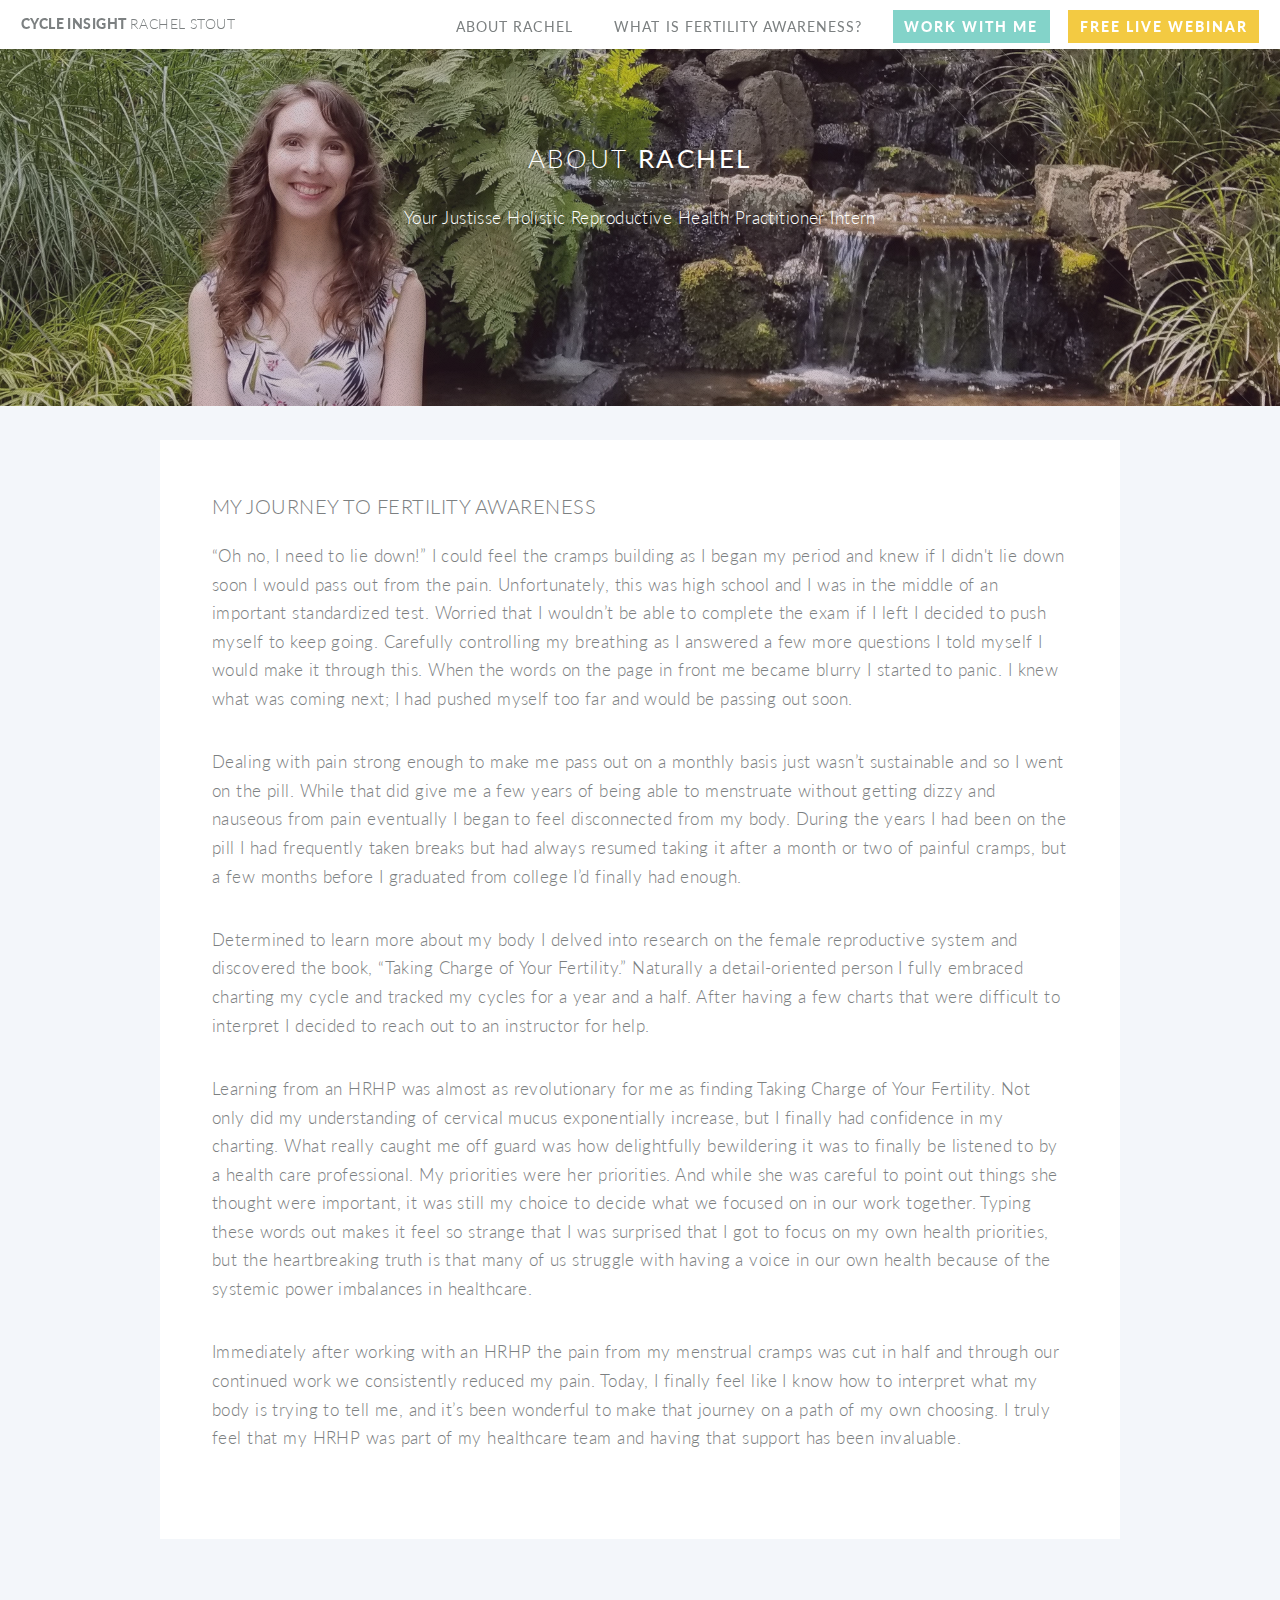
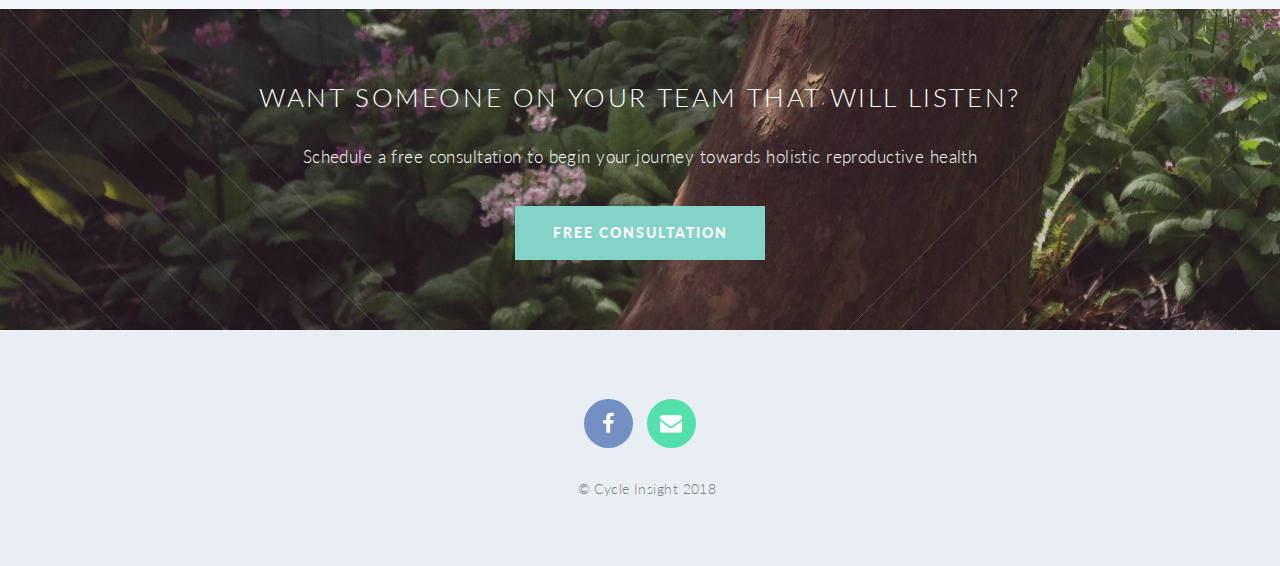
==== about-rachel.html @ dd4d57dd "Added Facebook link" ====
<!DOCTYPE HTML>
<!--
	Cycle Insight
-->
<html>
	<head>
		<script async src="https://www.googletagmanager.com/gtag/js?id=UA-123490783-1"></script>
		<title>About Rachel</title>
		<meta charset="utf-8" />
		<meta name="viewport" content="width=device-width, initial-scale=1, user-scalable=no" />
		<link rel="stylesheet" href="assets/css/main.css" />
		<noscript><link rel="stylesheet" href="assets/css/noscript.css" /></noscript>
	</head>
	<body class="no-sidebar is-preload">
		<div id="page-wrapper">

			<!-- Header -->
				<header id="header">
					<h1 id="logo"><a href="index.html">Cycle Insight <span>Rachel Stout</span></a></h1>
					<nav id="nav">
						<ul>
							<li class="current"><a href="about-rachel.html">About Rachel</a></li>
							<li class="current"><a href="fertility-awareness.html">What is Fertility Awareness?</a></li>
							<li><a href="work-with-me.html" class="button primary">Work with Me</a></li>
							<li><a href="webinar.html" class="button promo">Free Live Webinar</a></li>
						</ul>
					</nav>
				</header>

			<!-- Main -->
				<article>
					<section id="banner" style="background-image: url('assets/css/images/light-tl.svg'), url('assets/css/images/light-tr.svg'), url('assets/css/images/overlay.png'), url('images/aboutrachel.jpeg'); background-position: top left, top right, top left, top center;">
						<header>
							<h2>About <strong>Rachel</strong></h2>
							<p>Your Justisse Holistic Reproductive Health Practitioner Intern</p>
						</header>
					</section>
					<!-- One -->
						<section class="wrapper style4 container">

							<!-- Content -->
								<div class="content">
									<section>
										<header>
											<h3>My Journey to Fertility Awareness</h3>
										</header>
										<p>“Oh no, I need to lie down!” I could feel the cramps building as I began my period and knew if I didn't lie down soon I would pass out from the pain. Unfortunately, this was high school and I was in the middle of an important standardized test. Worried that I wouldn’t be able to complete the exam if I left I decided to push myself to keep going. Carefully controlling my breathing as I answered a few more questions I told myself I would make it through this. When the words on the page in front me became blurry I started to panic. I knew what was coming next; I had pushed myself too far and would be passing out soon.</p>
										<p>Dealing with pain strong enough to make me pass out on a monthly basis just wasn’t sustainable and so I went on the pill. While that did give me a few years of being able to menstruate without getting dizzy and nauseous from pain eventually I began to feel disconnected from my body. During the years I had been on the pill I had frequently taken breaks but had always resumed taking it after a month or two of painful cramps, but a few months before I graduated from college I’d finally had enough.</p>
										<p>Determined to learn more about my body I delved into research on the female reproductive system and discovered the book, “Taking Charge of Your Fertility.” Naturally a detail-oriented person I fully embraced charting my cycle and tracked my cycles for a year and a half. After having a few charts that were difficult to interpret I decided to reach out to an instructor for help. </p>
										<p>Learning from an HRHP was almost as revolutionary for me as finding Taking Charge of Your Fertility. Not only did my understanding of cervical mucus exponentially increase, but I finally had confidence in my charting. What really caught me off guard was how delightfully bewildering it was to finally be listened to by a health care professional. My priorities were her priorities. And while she was careful to point out things she thought were important, it was still my choice to decide what we focused on in our work together. Typing these words out makes it feel so strange that I was surprised that I got to focus on my own health priorities, but the heartbreaking truth is that many of us struggle with having a voice in our own health because of the systemic power imbalances in healthcare.</p>
										<p>Immediately after working with an HRHP the pain from my menstrual cramps was cut in half and through our continued work we consistently reduced my pain. Today, I finally feel like I know how to interpret what my body is trying to tell me, and it’s been wonderful to make that journey on a path of my own choosing. I truly feel that my HRHP was part of my healthcare team and having that support has been invaluable.</p>
									</section>
								</div>

						</section>					

				</article>
			<!-- CTA -->
				<section id="cta">

					<header>
						<h2>Want someone on your team that will listen?</h2>
						<p>Schedule a free consultation to begin your journey towards holistic reproductive health </p>
					</header>
					<footer>
						<ul class="buttons">
							<li><a href="https://intakeq.com/booking/fedjic?serviceId=7f5c5184-c394-453c-b98b-23b47ec29991" target="_blank" class="button primary">Free Consultation</a></li>
						</ul>
					</footer>

				</section>

			<!-- Footer -->
				<footer id="footer">

					<ul class="icons">
						<li><a href="https://www.facebook.com/CycleInsight/" class="icon circle fa-facebook"><span class="label">Facebook</span></a></li>
						<li><a href="contact.html" class="icon circle fa-envelope"><span class="label">Envelope</span></a></li>
					</ul>

					<ul class="copyright">
						<li>&copy; Cycle Insight 2018</li>
					</ul>

				</footer>

		</div>

		<!-- Scripts -->
			<script src="assets/js/jquery.min.js"></script>
			<script src="assets/js/jquery.dropotron.min.js"></script>
			<script src="assets/js/jquery.scrolly.min.js"></script>
			<script src="assets/js/jquery.scrollgress.min.js"></script>
			<script src="assets/js/jquery.scrollex.min.js"></script>
			<script src="assets/js/browser.min.js"></script>
			<script src="assets/js/breakpoints.min.js"></script>
			<script src="assets/js/util.js"></script>
			<script src="assets/js/main.js"></script>

	</body>
</html>
---- assets/css/main.css ----
@import url("font-awesome.min.css");
@import url("https://fonts.googleapis.com/css?family=Lato:300,400,900");

/*
	Cycle Insight
*/

html, body, div, span, applet, object,
iframe, h1, h2, h3, h4, h5, h6, p, blockquote,
pre, a, abbr, acronym, address, big, cite,
code, del, dfn, em, img, ins, kbd, q, s, samp,
small, strike, strong, sub, sup, tt, var, b,
u, i, center, dl, dt, dd, ol, ul, li, fieldset,
form, label, legend, table, caption, tbody,
tfoot, thead, tr, th, td, article, aside,
canvas, details, embed, figure, figcaption,
footer, header, hgroup, menu, nav, output, ruby,
section, summary, time, mark, audio, video {
	margin: 0;
	padding: 0;
	border: 0;
	font-size: 100%;
	font: inherit;
	vertical-align: baseline;}

article, aside, details, figcaption, figure,
footer, header, hgroup, menu, nav, section {
	display: block;}

body {
	line-height: 1;
}

ol, ul {
	list-style: none;
}

blockquote, q {
	quotes: none;
}

	blockquote:before, blockquote:after, q:before, q:after {
		content: '';
		content: none;
	}

table {
	border-collapse: collapse;
	border-spacing: 0;
}

body {
	-webkit-text-size-adjust: none;
}

mark {
	background-color: transparent;
	color: inherit;
}

input::-moz-focus-inner {
	border: 0;
	padding: 0;
}

input, select, textarea {
	-moz-appearance: none;
	-webkit-appearance: none;
	-ms-appearance: none;
	appearance: none;
}

/* Basic */

	html {
		box-sizing: border-box;
	}

	*, *:before, *:after {
		box-sizing: inherit;
	}

	body {
		background: #f3f6fa;
	}

		body.is-preload *, body.is-preload *:before, body.is-preload *:after {
			-moz-animation: none !important;
			-webkit-animation: none !important;
			-ms-animation: none !important;
			animation: none !important;
			-moz-transition: none !important;
			-webkit-transition: none !important;
			-ms-transition: none !important;
			transition: none !important;
		}

	body, input, select, textarea {
		color: #7c8081;
		font-family: 'Lato', sans-serif;
		font-size: 15pt;
		font-weight: 300;
		letter-spacing: 0.025em;
		line-height: 1.75em;
	}

	a {
		-moz-transition: color 0.2s ease-in-out, border-color 0.2s ease-in-out, background-color 0.2s ease-in-out;
		-webkit-transition: color 0.2s ease-in-out, border-color 0.2s ease-in-out, background-color 0.2s ease-in-out;
		-ms-transition: color 0.2s ease-in-out, border-color 0.2s ease-in-out, background-color 0.2s ease-in-out;
		transition: color 0.2s ease-in-out, border-color 0.2s ease-in-out, background-color 0.2s ease-in-out;
		color: #3fb1a3;
		text-decoration: none;
		border-bottom: dotted 1px;
	}

		a:hover {
			border-bottom-color: transparent;
		}

	strong, b {
		font-weight: 400;
	}

	p, ul, ol, dl, table, blockquote {
		margin: 0 0 2em 0;
	}

	h1, h2, h3, h4, h5, h6 {
		color: inherit;
		font-weight: 300;
		line-height: 1.75em;
		margin-bottom: 1em;
		text-transform: uppercase;
	}

		h1 a, h2 a, h3 a, h4 a, h5 a, h6 a {
			color: inherit;
			text-decoration: none;
			border: 0;
		}

	h2 {
		font-size: 1.5em;
		letter-spacing: 0.1em;
	}

	h3 {
		font-size: 1.15em;
		letter-spacing: 0.025em;
	}

	sub {
		font-size: 0.8em;
		position: relative;
		top: 0.5em;
	}

	sup {
		font-size: 0.8em;
		position: relative;
		top: -0.5em;
	}

	hr {
		border-top: solid 1px rgba(124, 128, 129, 0.2);
		border: 0;
		margin-bottom: 1.5em;
	}

	blockquote {
		border-left: solid 0.5em rgba(124, 128, 129, 0.2);
		font-style: italic;
		padding: 1em 0 1em 2em;
	}

/* Container */

	.container {
		margin: 0 auto;
		max-width: 100%;
		width: 1400px;
	}

		.container.medium {
			width: 1050px;
		}

		@media screen and (max-width: 1680px) {

			.container {
				width: 1200px;
			}

				.container.medium {
					width: 900px;
				}

		}

		@media screen and (max-width: 1280px) {

			.container {
				width: 960px;
			}

				.container.medium {
					width: 735px;
				}

		}

		@media screen and (max-width: 1148px) {

			.container {
				width: 95%;
			}

				.container.medium {
					width: 71.25%;
				}

		}

		@media screen and (max-width: 840px) {

			.container {
				width: 95%;
			}

				.container.medium {
					width: 95%;
				}

		}

		@media screen and (max-width: 736px) {

			.container {
				width: 100%;
			}

				.container.medium {
					width: 100%;
				}

		}

/* Row */

	.row {
		display: flex;
		flex-wrap: wrap;
		box-sizing: border-box;
		align-items: stretch;
	}

		.row > * {
			box-sizing: border-box;
		}

		.row.gtr-uniform > * > :last-child {
			margin-bottom: 0;
		}

		.row.aln-left {
			justify-content: flex-start;
		}

		.row.aln-center {
			justify-content: center;
		}

		.row.aln-right {
			justify-content: flex-end;
		}

		.row.aln-top {
			align-items: flex-start;
		}

		.row.aln-middle {
			align-items: center;
		}

		.row.aln-bottom {
			align-items: flex-end;
		}

		.row > .imp {
			order: -1;
		}

		.row > .col-1 {
			width: 8.3333333333%;
		}

		.row > .off-1 {
			margin-left: 8.3333333333%;
		}

		.row > .col-2 {
			width: 16.6666666667%;
		}

		.row > .off-2 {
			margin-left: 16.6666666667%;
		}

		.row > .col-3 {
			width: 25%;
		}

		.row > .off-3 {
			margin-left: 25%;
		}

		.row > .col-4 {
			width: 33.3333333333%;
		}

		.row > .off-4 {
			margin-left: 33.3333333333%;
		}

		.row > .col-5 {
			width: 41.6666666667%;
		}

		.row > .off-5 {
			margin-left: 41.6666666667%;
		}

		.row > .col-6 {
			width: 50%;
		}

		.row > .off-6 {
			margin-left: 50%;
		}

		.row > .col-7 {
			width: 58.3333333333%;
		}

		.row > .off-7 {
			margin-left: 58.3333333333%;
		}

		.row > .col-8 {
			width: 66.6666666667%;
		}

		.row > .off-8 {
			margin-left: 66.6666666667%;
		}

		.row > .col-9 {
			width: 75%;
		}

		.row > .off-9 {
			margin-left: 75%;
		}

		.row > .col-10 {
			width: 83.3333333333%;
		}

		.row > .off-10 {
			margin-left: 83.3333333333%;
		}

		.row > .col-11 {
			width: 91.6666666667%;
		}

		.row > .off-11 {
			margin-left: 91.6666666667%;
		}

		.row > .col-12 {
			width: 100%;
		}

		.row > .off-12 {
			margin-left: 100%;
		}

		.row.gtr-0 {
			margin-top: 0px;
			margin-left: 0px;
		}

			.row.gtr-0 > * {
				padding: 0px 0 0 0px;
			}

			.row.gtr-0.gtr-uniform {
				margin-top: 0px;
			}

				.row.gtr-0.gtr-uniform > * {
					padding-top: 0px;
				}

		.row.gtr-25 {
			margin-top: -12.5px;
			margin-left: -12.5px;
		}

			.row.gtr-25 > * {
				padding: 12.5px 0 0 12.5px;
			}

			.row.gtr-25.gtr-uniform {
				margin-top: -12.5px;
			}

				.row.gtr-25.gtr-uniform > * {
					padding-top: 12.5px;
				}

		.row.gtr-50 {
			margin-top: -25px;
			margin-left: -25px;
		}

			.row.gtr-50 > * {
				padding: 25px 0 0 25px;
			}

			.row.gtr-50.gtr-uniform {
				margin-top: -25px;
			}

				.row.gtr-50.gtr-uniform > * {
					padding-top: 25px;
				}

		.row {
			margin-top: -50px;
			margin-left: -50px;
		}

			.row > * {
				padding: 50px 0 0 50px;
			}

			.row.gtr-uniform {
				margin-top: -50px;
			}

				.row.gtr-uniform > * {
					padding-top: 50px;
				}

		.row.gtr-150 {
			margin-top: -75px;
			margin-left: -75px;
		}

			.row.gtr-150 > * {
				padding: 75px 0 0 75px;
			}

			.row.gtr-150.gtr-uniform {
				margin-top: -75px;
			}

				.row.gtr-150.gtr-uniform > * {
					padding-top: 75px;
				}

		.row.gtr-200 {
			margin-top: -100px;
			margin-left: -100px;
		}

			.row.gtr-200 > * {
				padding: 100px 0 0 100px;
			}

			.row.gtr-200.gtr-uniform {
				margin-top: -100px;
			}

				.row.gtr-200.gtr-uniform > * {
					padding-top: 100px;
				}

		@media screen and (max-width: 1680px) {

			.row {
				display: flex;
				flex-wrap: wrap;
				box-sizing: border-box;
				align-items: stretch;
			}

				.row > * {
					box-sizing: border-box;
				}

				.row.gtr-uniform > * > :last-child {
					margin-bottom: 0;
				}

				.row.aln-left {
					justify-content: flex-start;
				}

				.row.aln-center {
					justify-content: center;
				}

				.row.aln-right {
					justify-content: flex-end;
				}

				.row.aln-top {
					align-items: flex-start;
				}

				.row.aln-middle {
					align-items: center;
				}

				.row.aln-bottom {
					align-items: flex-end;
				}

				.row > .imp-wide {
					order: -1;
				}

				.row > .col-1-wide {
					width: 8.3333333333%;
				}

				.row > .off-1-wide {
					margin-left: 8.3333333333%;
				}

				.row > .col-2-wide {
					width: 16.6666666667%;
				}

				.row > .off-2-wide {
					margin-left: 16.6666666667%;
				}

				.row > .col-3-wide {
					width: 25%;
				}

				.row > .off-3-wide {
					margin-left: 25%;
				}

				.row > .col-4-wide {
					width: 33.3333333333%;
				}

				.row > .off-4-wide {
					margin-left: 33.3333333333%;
				}

				.row > .col-5-wide {
					width: 41.6666666667%;
				}

				.row > .off-5-wide {
					margin-left: 41.6666666667%;
				}

				.row > .col-6-wide {
					width: 50%;
				}

				.row > .off-6-wide {
					margin-left: 50%;
				}

				.row > .col-7-wide {
					width: 58.3333333333%;
				}

				.row > .off-7-wide {
					margin-left: 58.3333333333%;
				}

				.row > .col-8-wide {
					width: 66.6666666667%;
				}

				.row > .off-8-wide {
					margin-left: 66.6666666667%;
				}

				.row > .col-9-wide {
					width: 75%;
				}

				.row > .off-9-wide {
					margin-left: 75%;
				}

				.row > .col-10-wide {
					width: 83.3333333333%;
				}

				.row > .off-10-wide {
					margin-left: 83.3333333333%;
				}

				.row > .col-11-wide {
					width: 91.6666666667%;
				}

				.row > .off-11-wide {
					margin-left: 91.6666666667%;
				}

				.row > .col-12-wide {
					width: 100%;
				}

				.row > .off-12-wide {
					margin-left: 100%;
				}

				.row.gtr-0 {
					margin-top: 0px;
					margin-left: 0px;
				}

					.row.gtr-0 > * {
						padding: 0px 0 0 0px;
					}

					.row.gtr-0.gtr-uniform {
						margin-top: 0px;
					}

						.row.gtr-0.gtr-uniform > * {
							padding-top: 0px;
						}

				.row.gtr-25 {
					margin-top: -10px;
					margin-left: -10px;
				}

					.row.gtr-25 > * {
						padding: 10px 0 0 10px;
					}

					.row.gtr-25.gtr-uniform {
						margin-top: -10px;
					}

						.row.gtr-25.gtr-uniform > * {
							padding-top: 10px;
						}

				.row.gtr-50 {
					margin-top: -20px;
					margin-left: -20px;
				}

					.row.gtr-50 > * {
						padding: 20px 0 0 20px;
					}

					.row.gtr-50.gtr-uniform {
						margin-top: -20px;
					}

						.row.gtr-50.gtr-uniform > * {
							padding-top: 20px;
						}

				.row {
					margin-top: -40px;
					margin-left: -40px;
				}

					.row > * {
						padding: 40px 0 0 40px;
					}

					.row.gtr-uniform {
						margin-top: -40px;
					}

						.row.gtr-uniform > * {
							padding-top: 40px;
						}

				.row.gtr-150 {
					margin-top: -60px;
					margin-left: -60px;
				}

					.row.gtr-150 > * {
						padding: 60px 0 0 60px;
					}

					.row.gtr-150.gtr-uniform {
						margin-top: -60px;
					}

						.row.gtr-150.gtr-uniform > * {
							padding-top: 60px;
						}

				.row.gtr-200 {
					margin-top: -80px;
					margin-left: -80px;
				}

					.row.gtr-200 > * {
						padding: 80px 0 0 80px;
					}

					.row.gtr-200.gtr-uniform {
						margin-top: -80px;
					}

						.row.gtr-200.gtr-uniform > * {
							padding-top: 80px;
						}

		}

		@media screen and (max-width: 1280px) {

			.row {
				display: flex;
				flex-wrap: wrap;
				box-sizing: border-box;
				align-items: stretch;
			}

				.row > * {
					box-sizing: border-box;
				}

				.row.gtr-uniform > * > :last-child {
					margin-bottom: 0;
				}

				.row.aln-left {
					justify-content: flex-start;
				}

				.row.aln-center {
					justify-content: center;
				}

				.row.aln-right {
					justify-content: flex-end;
				}

				.row.aln-top {
					align-items: flex-start;
				}

				.row.aln-middle {
					align-items: center;
				}

				.row.aln-bottom {
					align-items: flex-end;
				}

				.row > .imp-normal {
					order: -1;
				}

				.row > .col-1-normal {
					width: 8.3333333333%;
				}

				.row > .off-1-normal {
					margin-left: 8.3333333333%;
				}

				.row > .col-2-normal {
					width: 16.6666666667%;
				}

				.row > .off-2-normal {
					margin-left: 16.6666666667%;
				}

				.row > .col-3-normal {
					width: 25%;
				}

				.row > .off-3-normal {
					margin-left: 25%;
				}

				.row > .col-4-normal {
					width: 33.3333333333%;
				}

				.row > .off-4-normal {
					margin-left: 33.3333333333%;
				}

				.row > .col-5-normal {
					width: 41.6666666667%;
				}

				.row > .off-5-normal {
					margin-left: 41.6666666667%;
				}

				.row > .col-6-normal {
					width: 50%;
				}

				.row > .off-6-normal {
					margin-left: 50%;
				}

				.row > .col-7-normal {
					width: 58.3333333333%;
				}

				.row > .off-7-normal {
					margin-left: 58.3333333333%;
				}

				.row > .col-8-normal {
					width: 66.6666666667%;
				}

				.row > .off-8-normal {
					margin-left: 66.6666666667%;
				}

				.row > .col-9-normal {
					width: 75%;
				}

				.row > .off-9-normal {
					margin-left: 75%;
				}

				.row > .col-10-normal {
					width: 83.3333333333%;
				}

				.row > .off-10-normal {
					margin-left: 83.3333333333%;
				}

				.row > .col-11-normal {
					width: 91.6666666667%;
				}

				.row > .off-11-normal {
					margin-left: 91.6666666667%;
				}

				.row > .col-12-normal {
					width: 100%;
				}

				.row > .off-12-normal {
					margin-left: 100%;
				}

				.row.gtr-0 {
					margin-top: 0px;
					margin-left: 0px;
				}

					.row.gtr-0 > * {
						padding: 0px 0 0 0px;
					}

					.row.gtr-0.gtr-uniform {
						margin-top: 0px;
					}

						.row.gtr-0.gtr-uniform > * {
							padding-top: 0px;
						}

				.row.gtr-25 {
					margin-top: -10px;
					margin-left: -10px;
				}

					.row.gtr-25 > * {
						padding: 10px 0 0 10px;
					}

					.row.gtr-25.gtr-uniform {
						margin-top: -10px;
					}

						.row.gtr-25.gtr-uniform > * {
							padding-top: 10px;
						}

				.row.gtr-50 {
					margin-top: -20px;
					margin-left: -20px;
				}

					.row.gtr-50 > * {
						padding: 20px 0 0 20px;
					}

					.row.gtr-50.gtr-uniform {
						margin-top: -20px;
					}

						.row.gtr-50.gtr-uniform > * {
							padding-top: 20px;
						}

				.row {
					margin-top: -40px;
					margin-left: -40px;
				}

					.row > * {
						padding: 40px 0 0 40px;
					}

					.row.gtr-uniform {
						margin-top: -40px;
					}

						.row.gtr-uniform > * {
							padding-top: 40px;
						}

				.row.gtr-150 {
					margin-top: -60px;
					margin-left: -60px;
				}

					.row.gtr-150 > * {
						padding: 60px 0 0 60px;
					}

					.row.gtr-150.gtr-uniform {
						margin-top: -60px;
					}

						.row.gtr-150.gtr-uniform > * {
							padding-top: 60px;
						}

				.row.gtr-200 {
					margin-top: -80px;
					margin-left: -80px;
				}

					.row.gtr-200 > * {
						padding: 80px 0 0 80px;
					}

					.row.gtr-200.gtr-uniform {
						margin-top: -80px;
					}

						.row.gtr-200.gtr-uniform > * {
							padding-top: 80px;
						}

		}

		@media screen and (max-width: 1148px) {

			.row {
				display: flex;
				flex-wrap: wrap;
				box-sizing: border-box;
				align-items: stretch;
			}

				.row > * {
					box-sizing: border-box;
				}

				.row.gtr-uniform > * > :last-child {
					margin-bottom: 0;
				}

				.row.aln-left {
					justify-content: flex-start;
				}

				.row.aln-center {
					justify-content: center;
				}

				.row.aln-right {
					justify-content: flex-end;
				}

				.row.aln-top {
					align-items: flex-start;
				}

				.row.aln-middle {
					align-items: center;
				}

				.row.aln-bottom {
					align-items: flex-end;
				}

				.row > .imp-narrow {
					order: -1;
				}

				.row > .col-1-narrow {
					width: 8.3333333333%;
				}

				.row > .off-1-narrow {
					margin-left: 8.3333333333%;
				}

				.row > .col-2-narrow {
					width: 16.6666666667%;
				}

				.row > .off-2-narrow {
					margin-left: 16.6666666667%;
				}

				.row > .col-3-narrow {
					width: 25%;
				}

				.row > .off-3-narrow {
					margin-left: 25%;
				}

				.row > .col-4-narrow {
					width: 33.3333333333%;
				}

				.row > .off-4-narrow {
					margin-left: 33.3333333333%;
				}

				.row > .col-5-narrow {
					width: 41.6666666667%;
				}

				.row > .off-5-narrow {
					margin-left: 41.6666666667%;
				}

				.row > .col-6-narrow {
					width: 50%;
				}

				.row > .off-6-narrow {
					margin-left: 50%;
				}

				.row > .col-7-narrow {
					width: 58.3333333333%;
				}

				.row > .off-7-narrow {
					margin-left: 58.3333333333%;
				}

				.row > .col-8-narrow {
					width: 66.6666666667%;
				}

				.row > .off-8-narrow {
					margin-left: 66.6666666667%;
				}

				.row > .col-9-narrow {
					width: 75%;
				}

				.row > .off-9-narrow {
					margin-left: 75%;
				}

				.row > .col-10-narrow {
					width: 83.3333333333%;
				}

				.row > .off-10-narrow {
					margin-left: 83.3333333333%;
				}

				.row > .col-11-narrow {
					width: 91.6666666667%;
				}

				.row > .off-11-narrow {
					margin-left: 91.6666666667%;
				}

				.row > .col-12-narrow {
					width: 100%;
				}

				.row > .off-12-narrow {
					margin-left: 100%;
				}

				.row.gtr-0 {
					margin-top: 0px;
					margin-left: 0px;
				}

					.row.gtr-0 > * {
						padding: 0px 0 0 0px;
					}

					.row.gtr-0.gtr-uniform {
						margin-top: 0px;
					}

						.row.gtr-0.gtr-uniform > * {
							padding-top: 0px;
						}

				.row.gtr-25 {
					margin-top: -7.5px;
					margin-left: -7.5px;
				}

					.row.gtr-25 > * {
						padding: 7.5px 0 0 7.5px;
					}

					.row.gtr-25.gtr-uniform {
						margin-top: -7.5px;
					}

						.row.gtr-25.gtr-uniform > * {
							padding-top: 7.5px;
						}

				.row.gtr-50 {
					margin-top: -15px;
					margin-left: -15px;
				}

					.row.gtr-50 > * {
						padding: 15px 0 0 15px;
					}

					.row.gtr-50.gtr-uniform {
						margin-top: -15px;
					}

						.row.gtr-50.gtr-uniform > * {
							padding-top: 15px;
						}

				.row {
					margin-top: -30px;
					margin-left: -30px;
				}

					.row > * {
						padding: 30px 0 0 30px;
					}

					.row.gtr-uniform {
						margin-top: -30px;
					}

						.row.gtr-uniform > * {
							padding-top: 30px;
						}

				.row.gtr-150 {
					margin-top: -45px;
					margin-left: -45px;
				}

					.row.gtr-150 > * {
						padding: 45px 0 0 45px;
					}

					.row.gtr-150.gtr-uniform {
						margin-top: -45px;
					}

						.row.gtr-150.gtr-uniform > * {
							padding-top: 45px;
						}

				.row.gtr-200 {
					margin-top: -60px;
					margin-left: -60px;
				}

					.row.gtr-200 > * {
						padding: 60px 0 0 60px;
					}

					.row.gtr-200.gtr-uniform {
						margin-top: -60px;
					}

						.row.gtr-200.gtr-uniform > * {
							padding-top: 60px;
						}

		}

		@media screen and (max-width: 840px) {

			.row {
				display: flex;
				flex-wrap: wrap;
				box-sizing: border-box;
				align-items: stretch;
			}

				.row > * {
					box-sizing: border-box;
				}

				.row.gtr-uniform > * > :last-child {
					margin-bottom: 0;
				}

				.row.aln-left {
					justify-content: flex-start;
				}

				.row.aln-center {
					justify-content: center;
				}

				.row.aln-right {
					justify-content: flex-end;
				}

				.row.aln-top {
					align-items: flex-start;
				}

				.row.aln-middle {
					align-items: center;
				}

				.row.aln-bottom {
					align-items: flex-end;
				}

				.row > .imp-narrower {
					order: -1;
				}

				.row > .col-1-narrower {
					width: 8.3333333333%;
				}

				.row > .off-1-narrower {
					margin-left: 8.3333333333%;
				}

				.row > .col-2-narrower {
					width: 16.6666666667%;
				}

				.row > .off-2-narrower {
					margin-left: 16.6666666667%;
				}

				.row > .col-3-narrower {
					width: 25%;
				}

				.row > .off-3-narrower {
					margin-left: 25%;
				}

				.row > .col-4-narrower {
					width: 33.3333333333%;
				}

				.row > .off-4-narrower {
					margin-left: 33.3333333333%;
				}

				.row > .col-5-narrower {
					width: 41.6666666667%;
				}

				.row > .off-5-narrower {
					margin-left: 41.6666666667%;
				}

				.row > .col-6-narrower {
					width: 50%;
				}

				.row > .off-6-narrower {
					margin-left: 50%;
				}

				.row > .col-7-narrower {
					width: 58.3333333333%;
				}

				.row > .off-7-narrower {
					margin-left: 58.3333333333%;
				}

				.row > .col-8-narrower {
					width: 66.6666666667%;
				}

				.row > .off-8-narrower {
					margin-left: 66.6666666667%;
				}

				.row > .col-9-narrower {
					width: 75%;
				}

				.row > .off-9-narrower {
					margin-left: 75%;
				}

				.row > .col-10-narrower {
					width: 83.3333333333%;
				}

				.row > .off-10-narrower {
					margin-left: 83.3333333333%;
				}

				.row > .col-11-narrower {
					width: 91.6666666667%;
				}

				.row > .off-11-narrower {
					margin-left: 91.6666666667%;
				}

				.row > .col-12-narrower {
					width: 100%;
				}

				.row > .off-12-narrower {
					margin-left: 100%;
				}

				.row.gtr-0 {
					margin-top: 0px;
					margin-left: 0px;
				}

					.row.gtr-0 > * {
						padding: 0px 0 0 0px;
					}

					.row.gtr-0.gtr-uniform {
						margin-top: 0px;
					}

						.row.gtr-0.gtr-uniform > * {
							padding-top: 0px;
						}

				.row.gtr-25 {
					margin-top: -7.5px;
					margin-left: -7.5px;
				}

					.row.gtr-25 > * {
						padding: 7.5px 0 0 7.5px;
					}

					.row.gtr-25.gtr-uniform {
						margin-top: -7.5px;
					}

						.row.gtr-25.gtr-uniform > * {
							padding-top: 7.5px;
						}

				.row.gtr-50 {
					margin-top: -15px;
					margin-left: -15px;
				}

					.row.gtr-50 > * {
						padding: 15px 0 0 15px;
					}

					.row.gtr-50.gtr-uniform {
						margin-top: -15px;
					}

						.row.gtr-50.gtr-uniform > * {
							padding-top: 15px;
						}

				.row {
					margin-top: -30px;
					margin-left: -30px;
				}

					.row > * {
						padding: 30px 0 0 30px;
					}

					.row.gtr-uniform {
						margin-top: -30px;
					}

						.row.gtr-uniform > * {
							padding-top: 30px;
						}

				.row.gtr-150 {
					margin-top: -45px;
					margin-left: -45px;
				}

					.row.gtr-150 > * {
						padding: 45px 0 0 45px;
					}

					.row.gtr-150.gtr-uniform {
						margin-top: -45px;
					}

						.row.gtr-150.gtr-uniform > * {
							padding-top: 45px;
						}

				.row.gtr-200 {
					margin-top: -60px;
					margin-left: -60px;
				}

					.row.gtr-200 > * {
						padding: 60px 0 0 60px;
					}

					.row.gtr-200.gtr-uniform {
						margin-top: -60px;
					}

						.row.gtr-200.gtr-uniform > * {
							padding-top: 60px;
						}

		}

		@media screen and (max-width: 736px) {

			.row {
				display: flex;
				flex-wrap: wrap;
				box-sizing: border-box;
				align-items: stretch;
			}

				.row > * {
					box-sizing: border-box;
				}

				.row.gtr-uniform > * > :last-child {
					margin-bottom: 0;
				}

				.row.aln-left {
					justify-content: flex-start;
				}

				.row.aln-center {
					justify-content: center;
				}

				.row.aln-right {
					justify-content: flex-end;
				}

				.row.aln-top {
					align-items: flex-start;
				}

				.row.aln-middle {
					align-items: center;
				}

				.row.aln-bottom {
					align-items: flex-end;
				}

				.row > .imp-mobile {
					order: -1;
				}

				.row > .col-1-mobile {
					width: 8.3333333333%;
				}

				.row > .off-1-mobile {
					margin-left: 8.3333333333%;
				}

				.row > .col-2-mobile {
					width: 16.6666666667%;
				}

				.row > .off-2-mobile {
					margin-left: 16.6666666667%;
				}

				.row > .col-3-mobile {
					width: 25%;
				}

				.row > .off-3-mobile {
					margin-left: 25%;
				}

				.row > .col-4-mobile {
					width: 33.3333333333%;
				}

				.row > .off-4-mobile {
					margin-left: 33.3333333333%;
				}

				.row > .col-5-mobile {
					width: 41.6666666667%;
				}

				.row > .off-5-mobile {
					margin-left: 41.6666666667%;
				}

				.row > .col-6-mobile {
					width: 50%;
				}

				.row > .off-6-mobile {
					margin-left: 50%;
				}

				.row > .col-7-mobile {
					width: 58.3333333333%;
				}

				.row > .off-7-mobile {
					margin-left: 58.3333333333%;
				}

				.row > .col-8-mobile {
					width: 66.6666666667%;
				}

				.row > .off-8-mobile {
					margin-left: 66.6666666667%;
				}

				.row > .col-9-mobile {
					width: 75%;
				}

				.row > .off-9-mobile {
					margin-left: 75%;
				}

				.row > .col-10-mobile {
					width: 83.3333333333%;
				}

				.row > .off-10-mobile {
					margin-left: 83.3333333333%;
				}

				.row > .col-11-mobile {
					width: 91.6666666667%;
				}

				.row > .off-11-mobile {
					margin-left: 91.6666666667%;
				}

				.row > .col-12-mobile {
					width: 100%;
				}

				.row > .off-12-mobile {
					margin-left: 100%;
				}

				.row.gtr-0 {
					margin-top: 0px;
					margin-left: 0px;
				}

					.row.gtr-0 > * {
						padding: 0px 0 0 0px;
					}

					.row.gtr-0.gtr-uniform {
						margin-top: 0px;
					}

						.row.gtr-0.gtr-uniform > * {
							padding-top: 0px;
						}

				.row.gtr-25 {
					margin-top: -7.5px;
					margin-left: -7.5px;
				}

					.row.gtr-25 > * {
						padding: 7.5px 0 0 7.5px;
					}

					.row.gtr-25.gtr-uniform {
						margin-top: -7.5px;
					}

						.row.gtr-25.gtr-uniform > * {
							padding-top: 7.5px;
						}

				.row.gtr-50 {
					margin-top: -15px;
					margin-left: -15px;
				}

					.row.gtr-50 > * {
						padding: 15px 0 0 15px;
					}

					.row.gtr-50.gtr-uniform {
						margin-top: -15px;
					}

						.row.gtr-50.gtr-uniform > * {
							padding-top: 15px;
						}

				.row {
					margin-top: -30px;
					margin-left: -30px;
				}

					.row > * {
						padding: 30px 0 0 30px;
					}

					.row.gtr-uniform {
						margin-top: -30px;
					}

						.row.gtr-uniform > * {
							padding-top: 30px;
						}

				.row.gtr-150 {
					margin-top: -45px;
					margin-left: -45px;
				}

					.row.gtr-150 > * {
						padding: 45px 0 0 45px;
					}

					.row.gtr-150.gtr-uniform {
						margin-top: -45px;
					}

						.row.gtr-150.gtr-uniform > * {
							padding-top: 45px;
						}

				.row.gtr-200 {
					margin-top: -60px;
					margin-left: -60px;
				}

					.row.gtr-200 > * {
						padding: 60px 0 0 60px;
					}

					.row.gtr-200.gtr-uniform {
						margin-top: -60px;
					}

						.row.gtr-200.gtr-uniform > * {
							padding-top: 60px;
						}

		}

/* Section/Article */

	section.special, article.special {
		text-align: center;
	}

	header.major {
		padding-bottom: 2em;
	}

	header.special {
		margin-bottom: 5em;
		padding-top: 7em;
		position: relative;
		text-align: center;
	}

		header.special:before, header.special:after {
			border-bottom: solid 1.5px;
			border-top: solid 1.5px;
			content: '';
			height: 7px;
			opacity: 0.1;
			position: absolute;
			top: 1.75em;
			width: 43%;
		}

		header.special:before {
			left: 0;
		}

		header.special:after {
			right: 0;
		}

		header.special h2 {
			margin-bottom: 0;
		}

		header.special h2 + p {
			margin-bottom: 0;
			padding-top: 1.5em;
		}

		header.special .icon {
			cursor: default;
			height: 7em;
			left: 0;
			position: absolute;
			text-align: center;
			top: 1em;
			width: 100%;
		}

			header.special .icon:before {
				font-size: 3.5em;
				opacity: 0.35;
			}

	footer > :last-child {
		margin-bottom: 0;
	}

	footer.major {
		padding-top: 3em;
	}

/* Form */

	input[type="text"],
	input[type="password"],
	input[type="email"],
	textarea {
		-moz-transition: background-color 0.2s ease-in-out, border-color 0.2s ease-in-out;
		-webkit-transition: background-color 0.2s ease-in-out, border-color 0.2s ease-in-out;
		-ms-transition: background-color 0.2s ease-in-out, border-color 0.2s ease-in-out;
		transition: background-color 0.2s ease-in-out, border-color 0.2s ease-in-out;
		-moz-appearance: none;
		-webkit-appearance: none;
		-ms-appearance: none;
		appearance: none;
		background: none;
		border: solid 1px rgba(124, 128, 129, 0.2);
		border-radius: 0;
		color: inherit;
		display: block;
		padding: 0.75em;
		text-decoration: none;
		width: 100%;
		outline: 0;
	}

		input[type="text"]:focus,
		input[type="password"]:focus,
		input[type="email"]:focus,
		textarea:focus {
			border-color: #83d3c9;
		}

	input[type="text"],
	input[type="password"],
	input[type="email"] {
		line-height: 1em;
	}

	::-webkit-input-placeholder {
		color: inherit;
		opacity: 0.5;
		position: relative;
		top: 3px;
	}

	:-moz-placeholder {
		color: inherit;
		opacity: 0.5;
	}

	::-moz-placeholder {
		color: inherit;
		opacity: 0.5;
	}

	:-ms-input-placeholder {
		color: inherit;
		opacity: 0.5;
	}

/* Image */

	.image {
		border: 0;
		position: relative;
	}

		.image:before {
			background: url("images/overlay.png");
			content: '';
			height: 100%;
			left: 0;
			position: absolute;
			top: 0;
			width: 100%;
		}

		.image.fit {
			display: block;
		}

			.image.fit img {
				display: block;
				width: 100%;
			}

		.image.featured {
			display: block;
			margin: 0 0 2em 0;
		}

			.image.featured img {
				display: block;
				width: 100%;
			}

/* Icon */

	.icon {
		text-decoration: none;
		position: relative;
	}

		.icon:before {
			-moz-osx-font-smoothing: grayscale;
			-webkit-font-smoothing: antialiased;
			font-family: FontAwesome;
			font-style: normal;
			font-weight: normal;
			text-transform: none !important;
		}

		.icon.circle {
			-moz-transition: all 0.2s ease-in-out;
			-webkit-transition: all 0.2s ease-in-out;
			-ms-transition: all 0.2s ease-in-out;
			transition: all 0.2s ease-in-out;
			border: 0;
			border-radius: 100%;
			display: inline-block;
			font-size: 1.25em;
			height: 2.25em;
			left: 0;
			line-height: 2.25em;
			text-align: center;
			text-decoration: none;
			top: 0;
			width: 2.25em;
		}

			.icon.circle:hover {
				top: -0.2em;
			}

			.icon.circle.fa-twitter {
				background: #70aecd;
				color: #fff;
			}

				.icon.circle.fa-twitter:hover {
					background: #7fb7d2;
				}

			.icon.circle.fa-facebook {
				background: #7490c3;
				color: #fff;
			}

				.icon.circle.fa-facebook:hover {
					background: #829bc9;
				}

			.icon.circle.fa-google-plus {
				background: #db6b67;
				color: #fff;
			}

				.icon.circle.fa-google-plus:hover {
					background: #df7b77;
				}

			.icon.circle.fa-github {
				background: #dcad8b;
				color: #fff;
			}

				.icon.circle.fa-github:hover {
					background: #e1b89b;
				}

			.icon.circle.fa-envelope {
				background: #54e0aa;
				color: #fff;
			}

				.icon.circle.fa-envelope:hover {
					background: #97f8b8;
				}

		.icon.featured {
			cursor: default;
			display: block;
			margin: 0 0 1.5em 0;
			opacity: 0.35;
			text-align: center;
		}

			.icon.featured:before {
				font-size: 5em;
				line-height: 1em;
			}

		.icon > .label {
			display: none;
		}

/* List */

	ol {
		list-style: decimal;
		padding-left: 1.25em;
	}

		ol li {
			padding-left: 0.25em;
		}

	ul {
		list-style: disc;
		padding-left: 1em;
	}

		ul li {
			padding-left: 0.5em;
		}

/* Icons */

	ul.icons {
		list-style: none;
		padding-left: 0;
		cursor: default;
	}

		ul.icons li {
			display: inline-block;
			line-height: 1em;
			padding-left: 0.5em;
		}

			ul.icons li:first-child {
				padding-left: 0;
			}

/* Featured Icons */

	ul.featured-icons {
		cursor: default;
		margin: -0.75em 0 0 0;
		opacity: 0.35;
		overflow: hidden;
		position: relative;
		list-style: none;
		padding-left: 0;
	}

		ul.featured-icons li {
			display: block;
			float: left;
			text-align: center;
			width: 50%;
			padding-left: 0;
		}

			ul.featured-icons li .icon {
				display: inline-block;
				font-size: 6.25em;
				height: 1.25em;
				line-height: 1.25em;
				width: 1em;
			}

/* Package Descriptions */
ul.package-desc {
	cursor: default;
	margin: -1em 0 1em 0;
	opacity: 0.95;
	overflow: auto;
	list-style: disc inside;
	padding-left: 0;
}

	ul.package-desc li {
		display: list-item;
		float: left;
		text-align: left;
		width: 100%;
		padding-left: 0;
	}

		ul.package-desc li .icon {
			display: inline-block;
			font-size: 6.25em;
			height: 1.25em;
			line-height: 1.25em;
			width: 1em;
		}


/* Buttons */

	ul.buttons {
		cursor: default;
		list-style: none;
		padding-left: 0;
	}

		ul.buttons:last-child {
			margin-bottom: 0;
		}

		ul.buttons li {
			display: inline-block;
			padding: 0 0 0 1.5em;
		}

			ul.buttons li:first-child {
				padding: 0;
			}

		ul.buttons.stacked li {
			display: block;
			padding: 1.5em 0 0 0;
		}

			ul.buttons.stacked li:first-child {
				padding: 0;
			}

/* Table */

	table {
		width: 100%;
	}

		table.default {
			width: 100%;
		}

			table.default tbody tr {
				border-bottom: solid 1px rgba(124, 128, 129, 0.2);
			}

			table.default td {
				padding: 0.5em 1em 0.5em 1em;
			}

			table.default th {
				font-weight: 400;
				padding: 0.5em 1em 0.5em 1em;
				text-align: left;
			}

			table.default thead {
				background: #7c8081;
				color: #fff;
			}

/* Button */

	input[type="button"],
	input[type="submit"],
	input[type="reset"],
	button,
	.button {
		-moz-appearance: none;
		-webkit-appearance: none;
		-ms-appearance: none;
		appearance: none;
		-moz-transition: color 0.2s ease-in-out, border-color 0.2s ease-in-out, background-color 0.2s ease-in-out;
		-webkit-transition: color 0.2s ease-in-out, border-color 0.2s ease-in-out, background-color 0.2s ease-in-out;
		-ms-transition: color 0.2s ease-in-out, border-color 0.2s ease-in-out, background-color 0.2s ease-in-out;
		transition: color 0.2s ease-in-out, border-color 0.2s ease-in-out, background-color 0.2s ease-in-out;
		background: none;
		border: solid 1px;
		border-radius: 0;
		color: inherit;
		cursor: pointer;
		display: inline-block;
		font-size: 0.8em;
		font-weight: 900;
		letter-spacing: 2px;
		min-width: 18em;
		padding: 0 0.75em;
		line-height: 3.75em;
		text-align: center;
		text-decoration: none;
		text-transform: uppercase;
	}

		input[type="button"]:hover,
		input[type="submit"]:hover,
		input[type="reset"]:hover,
		button:hover,
		.button:hover {
			background: rgba(188, 202, 206, 0.15);
			border-color: inherit;
		}

		input[type="button"].primary,
		input[type="submit"].primary,
		input[type="reset"].primary,
		button.primary,
		.button.primary {
			background: #83d3c9;
			border-color: #83d3c9;
			color: #fff !important;
		}

			input[type="button"].primary:hover,
			input[type="submit"].primary:hover,
			input[type="reset"].primary:hover,
			button.primary:hover,
			.button.primary:hover {
				background: #96dad1 !important;
				border-color: #96dad1 !important;
			}
		
		input[type="button"].promo,
		input[type="submit"].promo,
		input[type="reset"].promo,
		button.promo,
		.button.promo {
			background: #f3ca42;
			border-color: #f3ca42;
			color: #fff !important;
		}

			input[type="button"].promo:hover,
			input[type="submit"].promo:hover,
			input[type="reset"].promo:hover,
			button.promo:hover,
			.button.promo:hover {
				background: #f0d16a !important;
				border-color: #f0d16a !important;
			}

		input[type="button"].fit,
		input[type="submit"].fit,
		input[type="reset"].fit,
		button.fit,
		.button.fit {
			width: 100%;
		}

		input[type="button"].small,
		input[type="submit"].small,
		input[type="reset"].small,
		button.small,
		.button.small {
			font-size: 0.7em;
			min-width: 14em;
			padding: 0.5em 0;
		}

/* Wrapper */

	.wrapper {
		margin-bottom: 5em;
		margin-top: 2em;
		padding: 5em;
	}

		.wrapper.style1 {
			padding: 0;
		}

		.wrapper.style2 {
			background-color: #83d3c9;
			background-image: url("images/light-bl.svg"), url("images/light-br.svg");
			background-position: bottom left, bottom right;
			background-repeat: no-repeat, no-repeat;
			background-size: 25em, 25em;
			color: #fff;
		}

			.wrapper.style2 input[type="button"]:hover,
			.wrapper.style2 input[type="submit"]:hover,
			.wrapper.style2 input[type="reset"]:hover,
			.wrapper.style2 button:hover,
			.wrapper.style2 .button:hover {
				background: rgba(255, 255, 255, 0.15) !important;
			}

			.wrapper.style2 input[type="button"].primary,
			.wrapper.style2 input[type="submit"].primary,
			.wrapper.style2 input[type="reset"].primary,
			.wrapper.style2 button.primary,
			.wrapper.style2 .button.primary {
				background: #fff;
				border-color: #fff;
				color: #83d3c9 !important;
			}

				.wrapper.style2 input[type="button"].primary:hover,
				.wrapper.style2 input[type="submit"].primary:hover,
				.wrapper.style2 input[type="reset"].primary:hover,
				.wrapper.style2 button.primary:hover,
				.wrapper.style2 .button.primary:hover {
					border-color: inherit !important;
					color: #fff !important;
				}

		.wrapper.style3 {
			background: #fff;
			color: inherit;
		}

		.wrapper.style4 {
			background: #fff;
			color: inherit;
			padding: 4em;
		}

/* Header */

	@-moz-keyframes reveal-header {
		0% {
			top: -5em;
		}

		100% {
			top: 0;
		}
	}

	@-webkit-keyframes reveal-header {
		0% {
			top: -5em;
		}

		100% {
			top: 0;
		}
	}

	@-ms-keyframes reveal-header {
		0% {
			top: -5em;
		}

		100% {
			top: 0;
		}
	}

	@keyframes reveal-header {
		0% {
			top: -5em;
		}

		100% {
			top: 0;
		}
	}

	#header {
		background: #fff;
		box-shadow: 0 1px 2px 0 rgba(0, 0, 0, 0.075);
		color: inherit;
		cursor: default;
		font-size: 0.8em;
		left: 0;
		padding: 1em 1.5em;
		position: fixed;
		top: 0;
		width: 100%;
		z-index: 10000;
	}

		#header h1 {
			font-weight: 900;
			margin: 0;
		}

			#header h1 span {
				font-weight: 300;
			}

		#header nav {
			letter-spacing: 0.075em;
			position: absolute;
			right: 1.5em;
			text-transform: uppercase;
			top: 0.75em;
		}

			#header nav ul {
				list-style: none;
				padding-left: 0;
			}

				#header nav ul li {
					display: inline-block;
					margin-left: 1.5em;
					padding-left: 0;
				}

					#header nav ul li > ul {
						display: none;
					}

					#header nav ul li a {
						border: solid 1px transparent;
						color: inherit;
						display: inline-block;
						line-height: 1em;
						padding: 0.6em 0.75em;
						text-decoration: none;
					}

					#header nav ul li input[type="button"],
					#header nav ul li input[type="submit"],
					#header nav ul li input[type="reset"],
					#header nav ul li button,
					#header nav ul li .button {
						font-size: 1em;
						min-width: 0;
						width: auto;
					}

					#header nav ul li.submenu > a {
						text-decoration: none;
					}

						#header nav ul li.submenu > a:before {
							-moz-osx-font-smoothing: grayscale;
							-webkit-font-smoothing: antialiased;
							font-family: FontAwesome;
							font-style: normal;
							font-weight: normal;
							text-transform: none !important;
						}

						#header nav ul li.submenu > a:before {
							content: '\f107';
							margin-right: 0.65em;
						}

					#header nav ul li.active > a, #header nav ul li:hover > a {
						-moz-transition: all 0.2s ease-in-out;
						-webkit-transition: all 0.2s ease-in-out;
						-ms-transition: all 0.2s ease-in-out;
						transition: all 0.2s ease-in-out;
						background: rgba(188, 202, 206, 0.15);
					}

					#header nav ul li.current > a {
						font-weight: normal;
					}

		#header.reveal {
			-moz-animation: reveal-header 0.5s;
			-webkit-animation: reveal-header 0.5s;
			-ms-animation: reveal-header 0.5s;
			animation: reveal-header 0.5s;
		}

		#header.alt {
			-moz-animation: none;
			-webkit-animation: none;
			-ms-animation: none;
			animation: none;
			background: transparent;
			box-shadow: none;
			color: #fff;
			padding: 2em 2.5em;
			position: absolute;
		}

			#header.alt nav {
				right: 2.5em;
				top: 1.75em;
			}

				#header.alt nav ul li.active > a, #header.alt nav ul li:hover > a {
					border: solid 1px;
				}

/* Dropotron */

	.dropotron {
		list-style: none;
		padding-left: 0;
		background: #fff;
		box-shadow: 0 1px 2px 0 rgba(0, 0, 0, 0.075);
		line-height: 2.25em;
		min-width: 13em;
		padding: 1em 0;
		text-transform: uppercase;
		margin-top: calc(-1em + 1px);
	}

		.dropotron.level-0 {
			font-size: 0.7em;
			font-weight: 400;
			margin-top: 1.5em;
		}

			.dropotron.level-0:before {
				border-bottom: solid 0.5em #fff;
				border-left: solid 0.5em transparent;
				border-right: solid 0.5em transparent;
				content: '';
				left: 0.75em;
				position: absolute;
				top: -0.45em;
			}

		.dropotron > li {
			border-top: solid 1px rgba(124, 128, 129, 0.2);
			padding-left: 0;
		}

			.dropotron > li > a {
				-moz-transition: none;
				-webkit-transition: none;
				-ms-transition: none;
				transition: none;
				color: inherit;
				text-decoration: none;
				padding: 0 1em;
				border: 0;
			}

			.dropotron > li:hover > a {
				background: #83d3c9;
				color: #fff;
			}

			.dropotron > li:first-child {
				border-top: 0;
			}

/* Banner */

	@-moz-keyframes reveal-banner {
		0% {
			opacity: 0;
		}

		100% {
			opacity: 1;
		}
	}

	@-webkit-keyframes reveal-banner {
		0% {
			opacity: 0;
		}

		100% {
			opacity: 1;
		}
	}

	@-ms-keyframes reveal-banner {
		0% {
			opacity: 0;
		}

		100% {
			opacity: 1;
		}
	}

	@keyframes reveal-banner {
		0% {
			opacity: 0;
		}

		100% {
			opacity: 1;
		}
	}

	#banner {
		background-attachment: scroll, scroll, scroll, fixed;
		background-color: #645862;
		background-image: url("images/light-tl.svg"), url("images/light-tr.svg"), url("images/overlay.png"), url("../../images/rhodie.JPG");
		background-position: top left, top right, top left, bottom center;
		background-repeat: no-repeat, no-repeat, repeat, no-repeat;
		background-size: 25em, 25em, auto, cover;
		color: #fff;
		cursor: default;
		padding: 8em 0;
		text-align: center;
	}

		#banner .inner {
			-moz-animation: reveal-banner 1s 0.25s ease-in-out;
			-webkit-animation: reveal-banner 1s 0.25s ease-in-out;
			-ms-animation: reveal-banner 1s 0.25s ease-in-out;
			animation: reveal-banner 1s 0.25s ease-in-out;
			-moz-animation-fill-mode: forwards;
			-webkit-animation-fill-mode: forwards;
			-ms-animation-fill-mode: forwards;
			animation-fill-mode: forwards;
			background: rgba(52, 27, 43, 0.5);
			color: #fff;
			display: inline-block;
			opacity: 0;
			padding: 3em;
			text-align: center;
		}

			#banner .inner header {
				display: inline-block;
				border-bottom: solid 2px;
				border-top: solid 2px;
				margin: 0 0 2em 0;
				padding: 3px 0 3px 0;
			}

				#banner .inner header h2 {
					border-bottom: solid 2px;
					border-top: solid 2px;
					font-size: 2.5em;
					font-weight: 900;
					letter-spacing: 0.2em;
					margin: 0;
					padding-left: 0.05em;
					position: relative;
					text-transform: uppercase;
				}

			#banner .inner p {
				letter-spacing: 0.1em;
				margin: 0;
				text-transform: uppercase;
			}

				#banner .inner p a {
					color: inherit;
					font-weight: 400;
					text-decoration: none;
				}

			#banner .inner footer {
				margin: 2em 0 0 0;
			}

/* Main */

	#main {
		background-image: url("images/dark-tl.svg"), url("images/dark-tr.svg"), url("images/dark-bl.svg"), url("images/dark-br.svg");
		background-position: top left, top right, bottom left, bottom right;
		background-repeat: no-repeat;
		background-size: 25em;
		padding: 7em 0;
	}

		#main > :last-child {
			margin-bottom: 0;
		}

		#main .sidebar section {
			border-top: solid 1px rgba(124, 128, 129, 0.2);
			margin: 3em 0 0 0;
			padding: 3em 0 0 0;
		}

			#main .sidebar section:first-child {
				border-top: 0;
				padding-top: 0;
				margin-top: 0;
			}

	body.index #main {
		padding-top: 5em;
	}

/* CTA */

	#cta {
		background-attachment: scroll, scroll, scroll, fixed;
		background-color: #645862;
		background-image: url("images/light-bl.svg"), url("images/light-br.svg"), url("images/overlay.png"), url("../../images/rhodie.JPG");
		background-position: bottom left, bottom right, top left, bottom center;
		background-repeat: no-repeat, no-repeat, repeat, no-repeat;
		background-size: 25em, 25em, auto, cover;
		color: #fff;
		padding: 5em;
		text-align: center;
	}

	#cta header {
		margin-bottom: 2em;
	}

/* Footer */

	#footer {
		background: #E8EEF4;
		color: #7c8081;
		padding: 3em 5em 3em 5em;
		text-align: center;
	}

		#footer .copyright {
			font-size: 0.8em;
			line-height: 1em;
		}

			#footer .copyright a {
				color: inherit;
			}

			#footer .copyright li {
				display: inline-block;
				margin-left: 1em;
				padding-left: 1em;
				border-left: dotted 1px;
			}

				#footer .copyright li:first-child {
					margin: 0;
					padding: 0;
					border: 0;
				}
/* Citation */

	#citation {
		text-align: left;
	}

		#citation .citation {
			font-size: 0.8em;
			line-height: 1em;
		}

			#citation .citation a {
				color: inherit;
			}

			#citation .citation li {
				display: inline-block;
				margin-left: 1em;
				padding-left: 1em;
				border-left: dotted 1px;
			}

				#citation .citation li:first-child {
					margin: 0;
					padding: 0;
					border: 0;
				}

/* Wide */

	@media screen and (max-width: 1680px) {

		/* Basic */

			body, input, select, textarea {
				font-size: 14pt;
			}

		/* Section/Article */

			header.special {
				padding-top: 5.5em;
				margin-bottom: 4em;
			}

	}

/* Normal */

	@media screen and (max-width: 1280px) {

		/* Basic */

			body, input, select, textarea {
				font-size: 13pt;
				letter-spacing: 0.025em;
				line-height: 1.65em;
			}

			h1, h2, h3, h4, h5, h6 {
				line-height: 1.5em;
			}

		/* Section/Article */

			header.major {
				padding-bottom: 1.5em;
			}

			footer.major {
				padding-top: 2em;
			}

		/* Wrapper */

			.wrapper {
				margin-bottom: 4em;
				padding: 4em 3em;
			}

				.wrapper.style4 {
					padding: 3em;
				}

		/* Header */

			#header nav ul li {
				margin-left: 1em;
			}

		/* Banner */

			#banner {
				background-attachment: scroll;
			}

		/* CTA */

			#cta {
				padding: 4em;
				background-attachment: scroll;
			}

		/* Footer */

			#footer {
				padding: 4em;
			}

	}

/* Narrow */

	#navPanel, #navButton {
		display: none;
	}

	@media screen and (max-width: 1148px) {

		/* Basic */

			body, input, select, textarea {
				font-size: 13pt;
				letter-spacing: 0.025em;
				line-height: 1.5em;
			}

		/* Section/Article */

			header br {
				display: none;
			}

			header.major {
				padding-bottom: 1em;
			}

			header.special {
				padding-left: 2.5em;
				padding-right: 2.5em;
			}

			footer.major {
				padding-top: 1.5em;
			}

		/* Wrapper */

			.wrapper {
				margin-bottom: 3em;
				padding: 3em 2.5em;
			}

				.wrapper.special br {
					display: none;
				}

				.wrapper.style1 {
					padding: 0 2.5em;
				}

				.wrapper.style2 {
					background-size: 15em;
				}

				.wrapper.style4 {
					padding: 2.5em;
				}

		/* Header */

			#header {
				display: none;
			}

		/* Banner */

			#banner {
				background-size: 15em, 15em, auto, cover;
			}

		/* Main */

			#main {
				background-size: 15em;
			}

		/* CTA */

			#cta {
				background-size: 15em, 15em, auto, cover;
				padding: 3em;
			}

		/* Nav */

		#page-wrapper {
			-moz-backface-visibility: hidden;
			-webkit-backface-visibility: hidden;
			-ms-backface-visibility: hidden;
			backface-visibility: hidden;
			-moz-transition: -moz-transform 0.5s ease;
			-webkit-transition: -webkit-transform 0.5s ease;
			-ms-transition: -ms-transform 0.5s ease;
			transition: transform 0.5s ease;
			padding-bottom: 1px;
		}

		#navButton {
			-moz-backface-visibility: hidden;
			-webkit-backface-visibility: hidden;
			-ms-backface-visibility: hidden;
			backface-visibility: hidden;
			-moz-transition: -moz-transform 0.5s ease;
			-webkit-transition: -webkit-transform 0.5s ease;
			-ms-transition: -ms-transform 0.5s ease;
			transition: transform 0.5s ease;
			display: block;
			height: 60px;
			left: 0;
			position: fixed;
			top: 0;
			width: 100%;
			z-index: 10001;
		}

			#navButton .toggle {
				text-decoration: none;
				height: 60px;
				left: 0;
				position: absolute;
				text-align: center;
				top: 0;
				width: 100%;
				border: 0;
				outline: 0;
			}

				#navButton .toggle:before {
					-moz-osx-font-smoothing: grayscale;
					-webkit-font-smoothing: antialiased;
					font-family: FontAwesome;
					font-style: normal;
					font-weight: normal;
					text-transform: none !important;
				}

				#navButton .toggle:before {
					color: #fff;
					content: '\f0c9';
					font-size: 1em;
					height: 40px;
					left: 10px;
					line-height: 40px;
					opacity: 0.5;
					position: absolute;
					top: 11px;
					width: 60px;
					z-index: 1;
				}

				#navButton .toggle:after {
					background: rgba(163, 169, 170, 0.75);
					border-radius: 2px;
					content: '';
					height: 40px;
					left: 10px;
					position: absolute;
					top: 10px;
					width: 60px;
				}

		#navPanel {
			-moz-backface-visibility: hidden;
			-webkit-backface-visibility: hidden;
			-ms-backface-visibility: hidden;
			backface-visibility: hidden;
			-moz-transform: translateX(-275px);
			-webkit-transform: translateX(-275px);
			-ms-transform: translateX(-275px);
			transform: translateX(-275px);
			-moz-transition: -moz-transform 0.5s ease;
			-webkit-transition: -webkit-transform 0.5s ease;
			-ms-transition: -ms-transform 0.5s ease;
			transition: transform 0.5s ease;
			display: block;
			height: 100%;
			left: 0;
			overflow-y: auto;
			position: fixed;
			top: 0;
			width: 275px;
			z-index: 10002;
			background: #1c2021;
			color: #fff;
			font-size: 0.8em;
			letter-spacing: 0.075em;
			text-transform: uppercase;
			padding: 0.25em 0.75em 1em 0.75em;
		}

			#navPanel .link {
				border: 0;
				border-top: solid 1px rgba(255, 255, 255, 0.05);
				color: inherit;
				display: block;
				height: 3em;
				line-height: 3em;
				opacity: 0.75;
				text-decoration: none;
			}

				#navPanel .link.depth-0 {
					font-weight: 900;
				}

				#navPanel .link:first-child {
					border-top: 0;
				}

			#navPanel .indent-1 {
				display: inline-block;
				width: 1em;
			}

			#navPanel .indent-2 {
				display: inline-block;
				width: 2em;
			}

			#navPanel .indent-3 {
				display: inline-block;
				width: 3em;
			}

			#navPanel .indent-4 {
				display: inline-block;
				width: 4em;
			}

			#navPanel .indent-5 {
				display: inline-block;
				width: 5em;
			}

		body.navPanel-visible #page-wrapper {
			-moz-transform: translateX(275px);
			-webkit-transform: translateX(275px);
			-ms-transform: translateX(275px);
			transform: translateX(275px);
		}

		body.navPanel-visible #navButton {
			-moz-transform: translateX(275px);
			-webkit-transform: translateX(275px);
			-ms-transform: translateX(275px);
			transform: translateX(275px);
		}

		body.navPanel-visible #navPanel {
			-moz-transform: translateX(0);
			-webkit-transform: translateX(0);
			-ms-transform: translateX(0);
			transform: translateX(0);
		}

	}

/* Narrower */

	@media screen and (max-width: 840px) {

		/* Basic */

			html, body {
				overflow-x: hidden;
			}

			header.major {
				padding-bottom: 0.25em;
			}

			header.special {
				margin-bottom: 4em;
				padding-top: 5em;
			}

				header.special:before, header.special:after {
					width: 40%;
				}

				header.special h2 + p {
					padding-top: 1.25em;
				}

		/* Section/Article */

			section {
				margin: 1em 0 1em 0;
			}

				section:first-child {
					margin-top: 0;
				}

		/* Button */

			input[type="button"].small,
			input[type="submit"].small,
			input[type="reset"].small,
			button.small,
			.button.small {
				font-size: 0.8em;
				min-width: 18em;
				padding: 0.75em 0;
			}

		/* Featured Icons */

			ul.featured-icons {
				margin: 0;
			}

				ul.featured-icons li {
					display: inline-block;
					float: none;
					width: auto;
				}

					ul.featured-icons li .icon {
						font-size: 4em;
						width: 1.25em;
					}

		/* Buttons */

			ul.buttons li {
				display: block;
				padding: 1em 0 0 0;
			}

		/* Banner */

			#banner {
				margin: 0;
			}

		/* Wrapper */

			.wrapper.special-alt {
				text-align: center;
			}

			.wrapper.style4 {
				padding-bottom: 3em;
			}

		/* Main */

			#main {
				padding: 5em 0;
			}

				#main .sidebar {
					border-top: solid 1px rgba(124, 128, 129, 0.1);
					padding-top: 3em;
				}

					#main .sidebar section {
						border-top: 0;
						padding-top: 0;
					}

			body.index #main {
				padding-top: 4.5em;
			}

		/* CTA */

			#cta {
				margin: 0;
			}

		/* Footer */

			#footer {
				padding: 4em 1.5em;
			}

	}

/* Mobile */

	@media screen and (max-width: 736px) {

		/* Basic */

			body {
				min-width: 320px;
			}

			h2 {
				font-size: 1.25em;
				letter-spacing: 0.1em;
			}

			h3 {
				font-size: 1em;
				letter-spacing: 0.025em;
			}

			p {
				text-align: justify;
			}

		/* Section/Article */

			header {
				text-align: center;
			}

				header.major {
					padding-bottom: 0;
				}

				header.special {
					margin-bottom: 3em;
					padding-left: 1.5em;
					padding-right: 1.5em;
				}

					header.special:before, header.special:after {
						width: 38%;
					}

					header.special .icon {
						font-size: 0.75em;
						top: 1.5em;
					}

				header p {
					text-align: center;
				}

			footer.major {
				padding-top: 0;
			}

		/* Icon */

			.icon.circle {
				font-size: 1em;
			}

		/* Button */

			input[type="button"],
			input[type="submit"],
			input[type="reset"],
			button,
			.button {
				max-width: 20em;
				width: 100%;
			}

				input[type="button"].fit,
				input[type="submit"].fit,
				input[type="reset"].fit,
				button.fit,
				.button.fit {
					width: auto;
				}

		/* Icons */

			ul.icons li {
				padding-left: 0.25em;
			}

		/* Featured Icons */

			ul.featured-icons li .icon {
				width: 1.1em;
			}

		/* Buttons */

			ul.buttons {
				text-align: center;
			}

		/* Wrapper */

			.wrapper {
				margin-bottom: 2.5em;
				padding: 2.25em 1.5em;
			}

				.wrapper.special br {
					display: none;
				}

				.wrapper.style1 {
					padding: 0 1.5em;
				}

				.wrapper.style2 {
					background-size: 10em;
					padding: 2.25em 1.5em;
				}

				.wrapper.style4 {
					background-size: 10em;
					padding: 1.5em 1.5em 2em 1.5em;
				}

		/* Banner */

			#banner {
				background-size: 10em, 10em, auto, cover;
				padding: 6em 0;
			}

				#banner .inner {
					background: none;
					display: block;
					padding: 0 1.5em;
				}

					#banner .inner header h2 {
						font-size: 1.5em;
					}

					#banner .inner p {
						text-align: center;
					}

					#banner .inner br {
						display: none;
					}

		/* Main */

			#main {
				background-size: 10em;
				padding: 3.5em 0 2.5em 0;
			}

			body.index #main {
				padding: 2.5em 0 0 0;
			}

			body.contact #main {
				padding-bottom: 0;
			}

		/* CTA */

			#cta {
				background-size: 10em, 10em, auto, cover;
				padding: 3em 1.5em;
			}

		/* Footer */

			#footer {
				padding: 3em 1.5em;
			}

				#footer .copyright li {
					display: block;
					margin: 1em 0 0 0;
					padding: 0;
					border: 0;
				}

		/* Nav */

			#navButton .toggle:before {
				top: 8px;
				left: 8px;
				width: 50px;
				height: 34px;
				line-height: 34px;
			}

			#navButton .toggle:after {
				top: 8px;
				left: 8px;
				width: 50px;
				height: 34px;
			}

	}
---- assets/css/noscript.css ----
/*
	Cycle Insight
*/

/* Banner */

	#banner .inner {
		opacity: 1;
	}
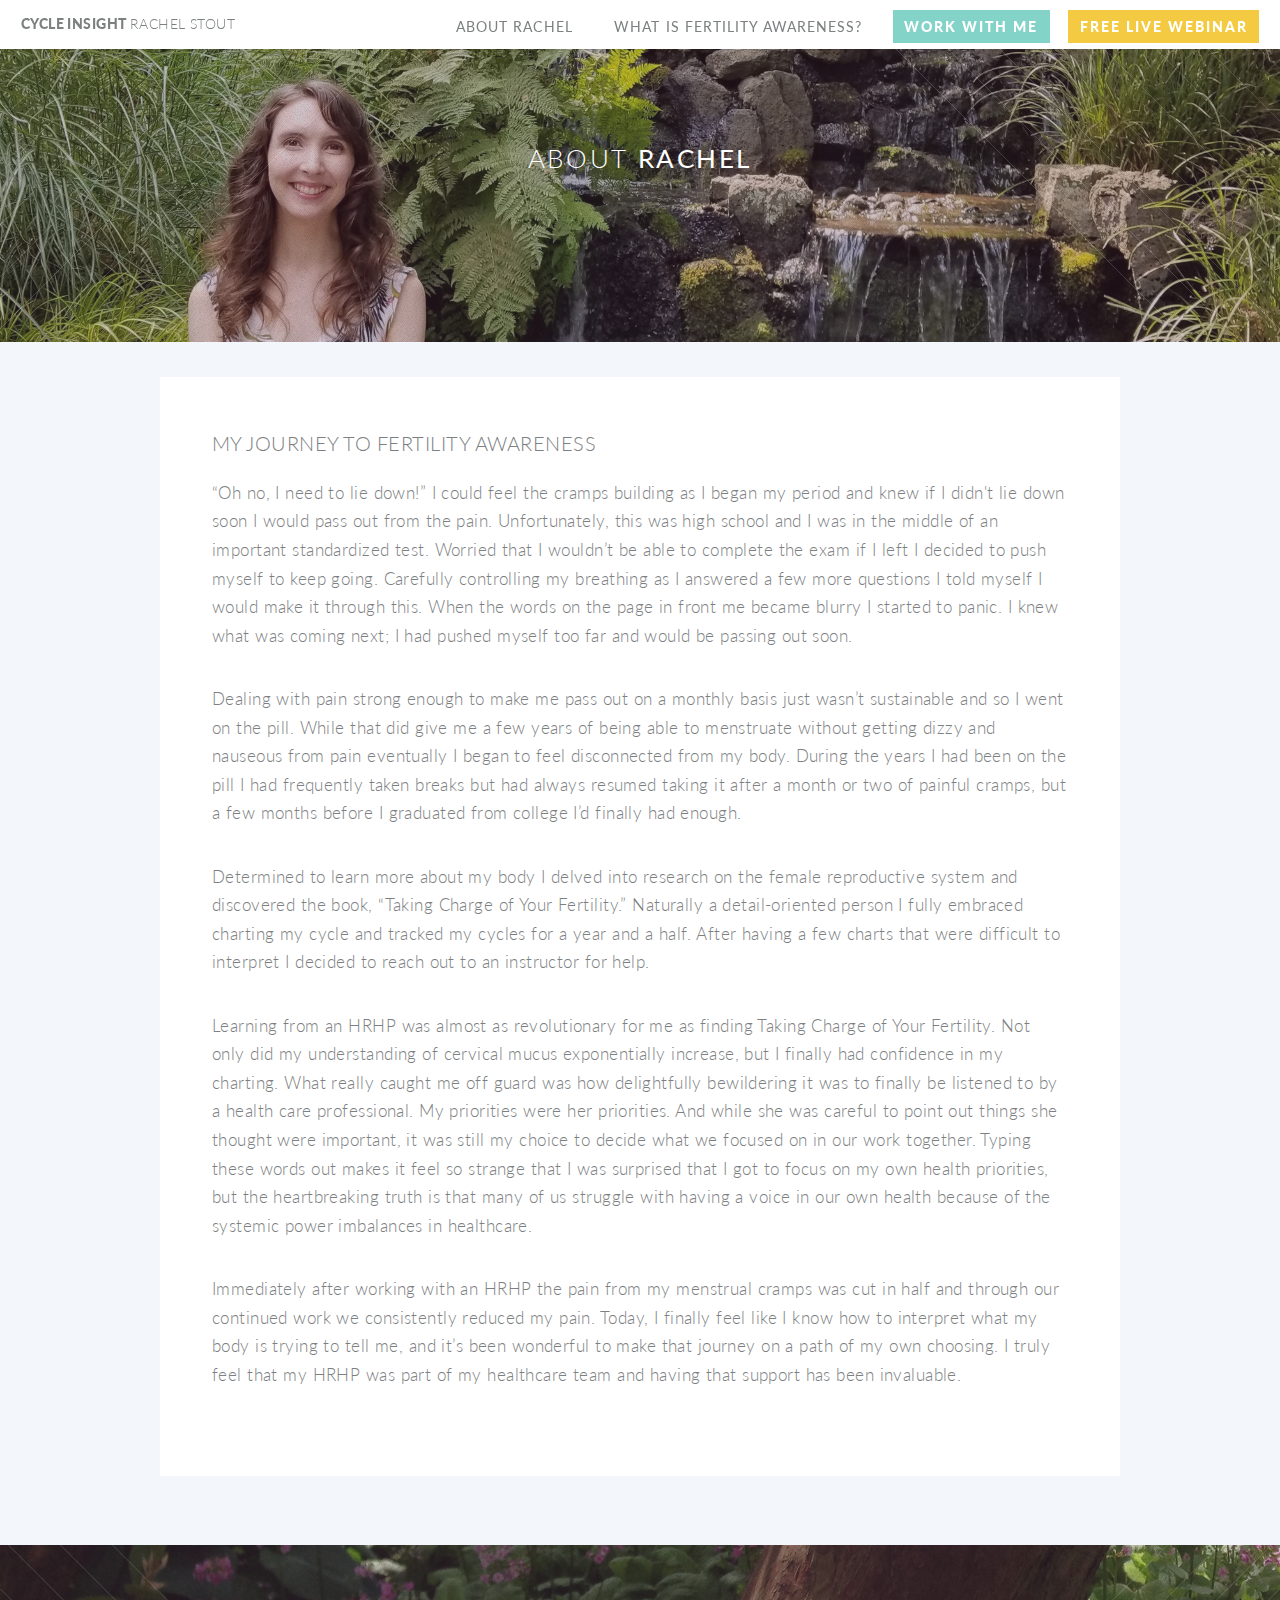
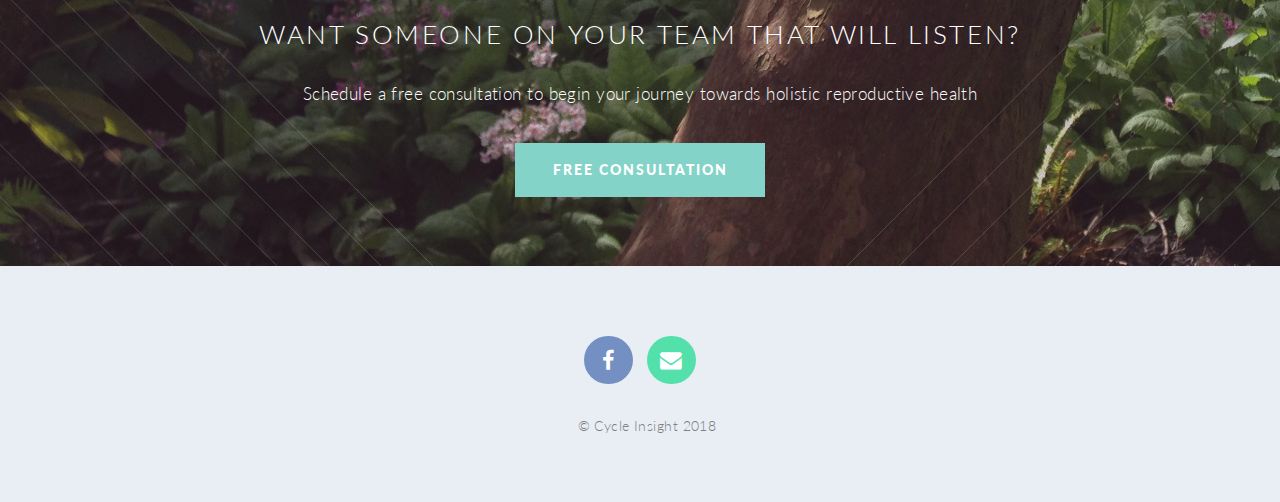
==== commit d8c0c5e0: "Remove subheader from about Rachel" ====
--- a/about-rachel.html
+++ b/about-rachel.html
@@ -29,10 +29,9 @@
 
 			<!-- Main -->
 				<article>
-					<section id="banner" style="background-image: url('assets/css/images/light-tl.svg'), url('assets/css/images/light-tr.svg'), url('assets/css/images/overlay.png'), url('images/aboutrachel.jpeg'); background-position: top left, top right, top left, top center;">
+					<section id="banner" style="background-image: url('assets/css/images/light-tl.svg'), url('assets/css/images/light-tr.svg'), url('assets/css/images/overlay.png'), url('images/aboutrachel.jpeg'); background-position: top left, top right, top left, top left;">
 						<header>
 							<h2>About <strong>Rachel</strong></h2>
-							<p>Your Justisse Holistic Reproductive Health Practitioner Intern</p>
 						</header>
 					</section>
 					<!-- One -->
--- a/assets/css/main.css
+++ b/assets/css/main.css
@@ -3312,6 +3312,7 @@
 
 			#banner {
 				background-size: 10em, 10em, auto, cover;
+				background-position: top left, top right, top left, 10% 10%;
 				padding: 6em 0;
 			}
 
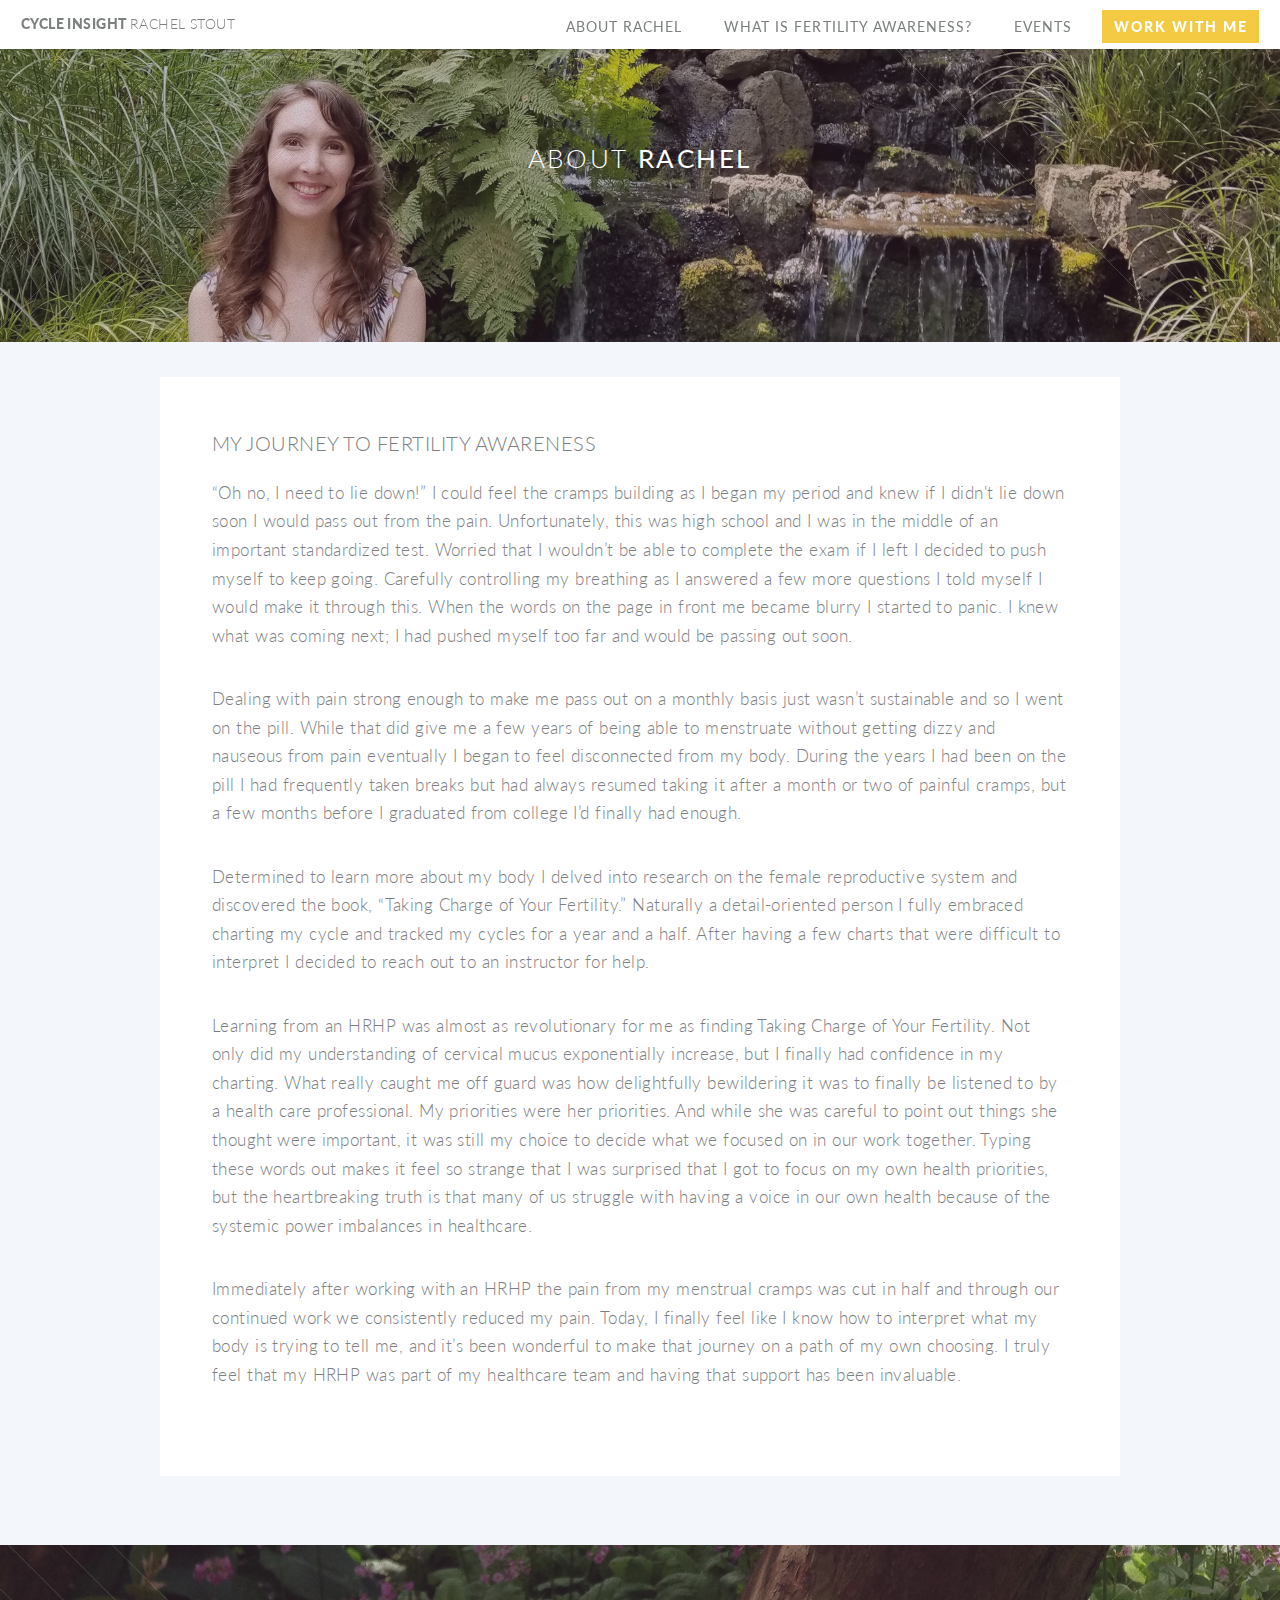
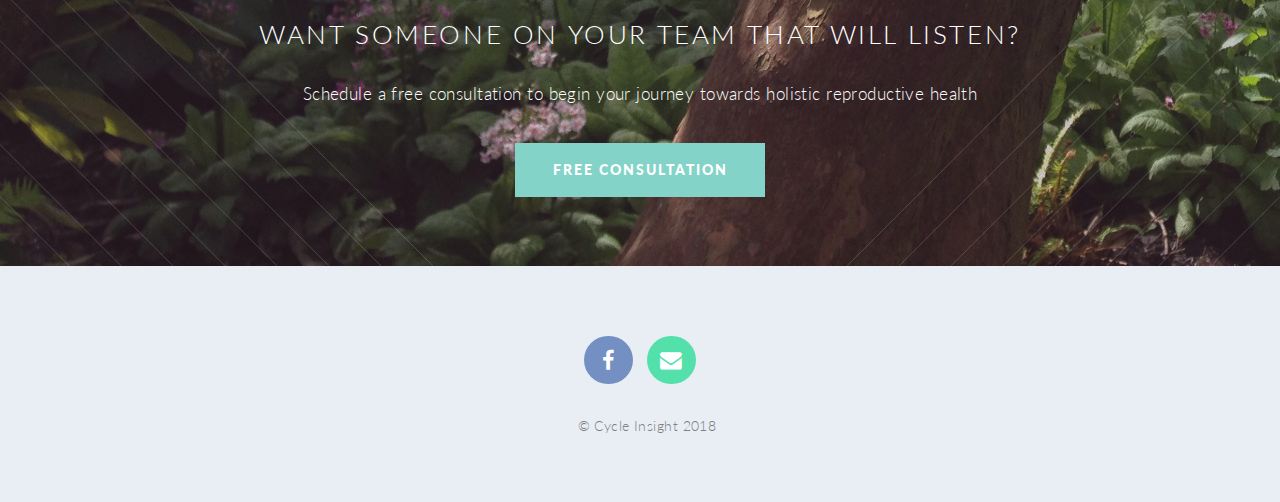
==== commit 128afa38: "Added events to page menus" ====
--- a/about-rachel.html
+++ b/about-rachel.html
@@ -21,8 +21,8 @@
 						<ul>
 							<li class="current"><a href="about-rachel.html">About Rachel</a></li>
 							<li class="current"><a href="fertility-awareness.html">What is Fertility Awareness?</a></li>
-							<li><a href="work-with-me.html" class="button primary">Work with Me</a></li>
-							<li><a href="webinar.html" class="button promo">Free Live Webinar</a></li>
+							<li class="current"><a href="events.html">Events</a></li>
+							<li><a href="work-with-me.html" class="button promo">Work with Me</a></li>
 						</ul>
 					</nav>
 				</header>
--- a/assets/css/main.css
+++ b/assets/css/main.css
@@ -3312,7 +3312,6 @@
 
 			#banner {
 				background-size: 10em, 10em, auto, cover;
-				background-position: top left, top right, top left, 10% 10%;
 				padding: 6em 0;
 			}
 
